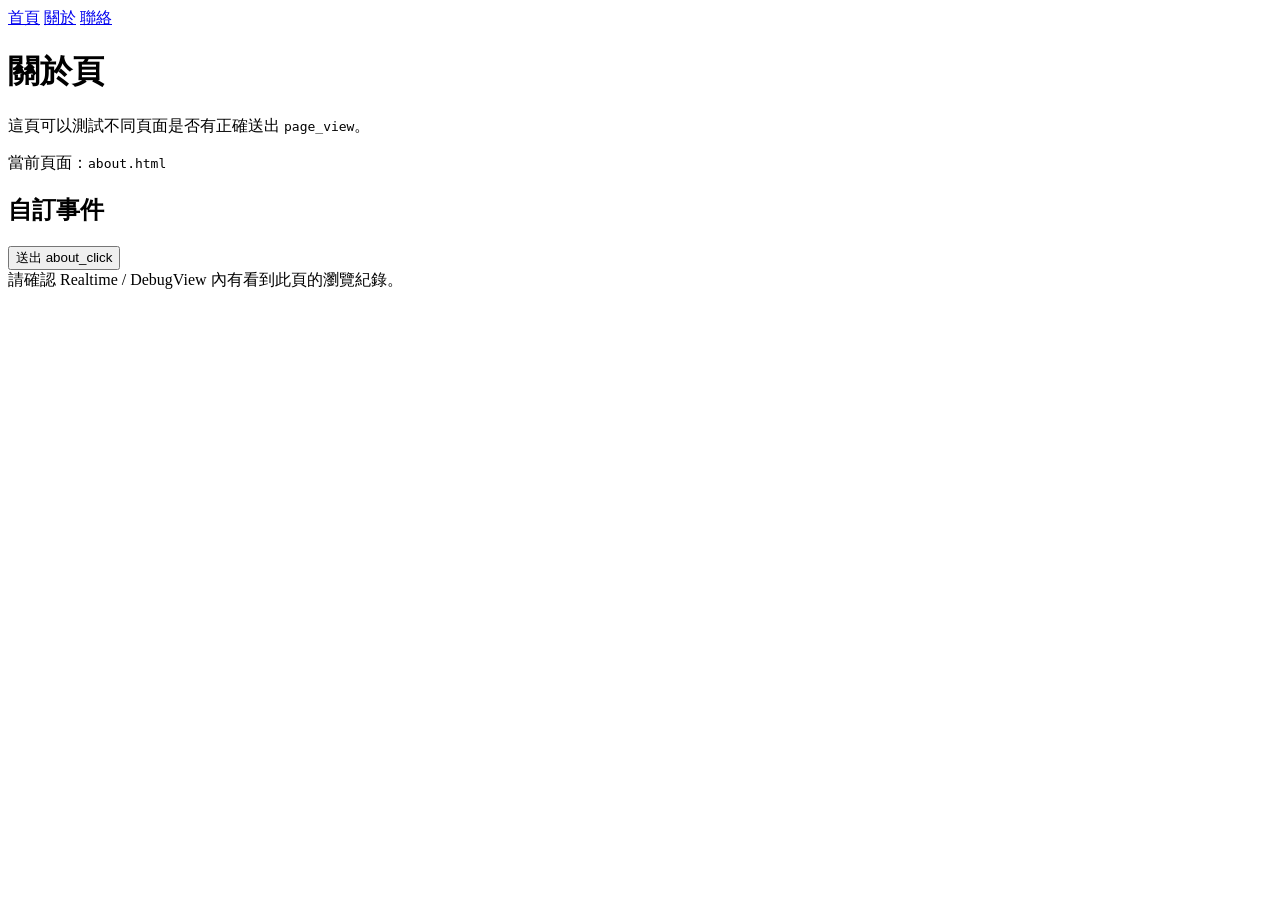
==== about.html @ 27aae680 "Add about.html for GA4 testing page" ====
<!doctype html>
<html lang="zh-Hant">
<head>
  <meta charset="UTF-8" />
  <meta name="viewport" content="width=device-width, initial-scale=1.0" />
  <title>關於｜GA4 測試站</title>

  <!-- GA4 -->
  <script async src="https://www.googletagmanager.com/gtag/js?id=G-XXXXXXXXXX"></script>
  <script>
    window.dataLayer = window.dataLayer || [];
    function gtag(){dataLayer.push(arguments);}
    gtag('js', new Date());
    gtag('config', 'G-XXXXXXXXXX', {
      debug_mode: true
    });
  </script>

  <link rel="stylesheet" href="assets/styles.css" />
</head>
<body>
  <div class="header">
    <a href="index.html">首頁</a>
    <a href="about.html">關於</a>
    <a href="contact.html">聯絡</a>
  </div>

  <div class="container">
    <div class="card">
      <h1>關於頁</h1>
      <p>這頁可以測試不同頁面是否有正確送出 <code>page_view</code>。</p>
      <p class="small">當前頁面：<code>about.html</code></p>
    </div>

    <div class="card">
      <h2>自訂事件</h2>
      <button class="btn amber" onclick="trackEvent('about_click', {section: 'about_page'})">送出 about_click</button>
    </div>

    <div class="footer">
      請確認 Realtime / DebugView 內有看到此頁的瀏覽紀錄。
    </div>
  </div>

  <script>
    function trackEvent(eventName, params) {
      gtag('event', eventName, params);
      console.log(eventName, params);
    }
  </script>
</body>
</html>
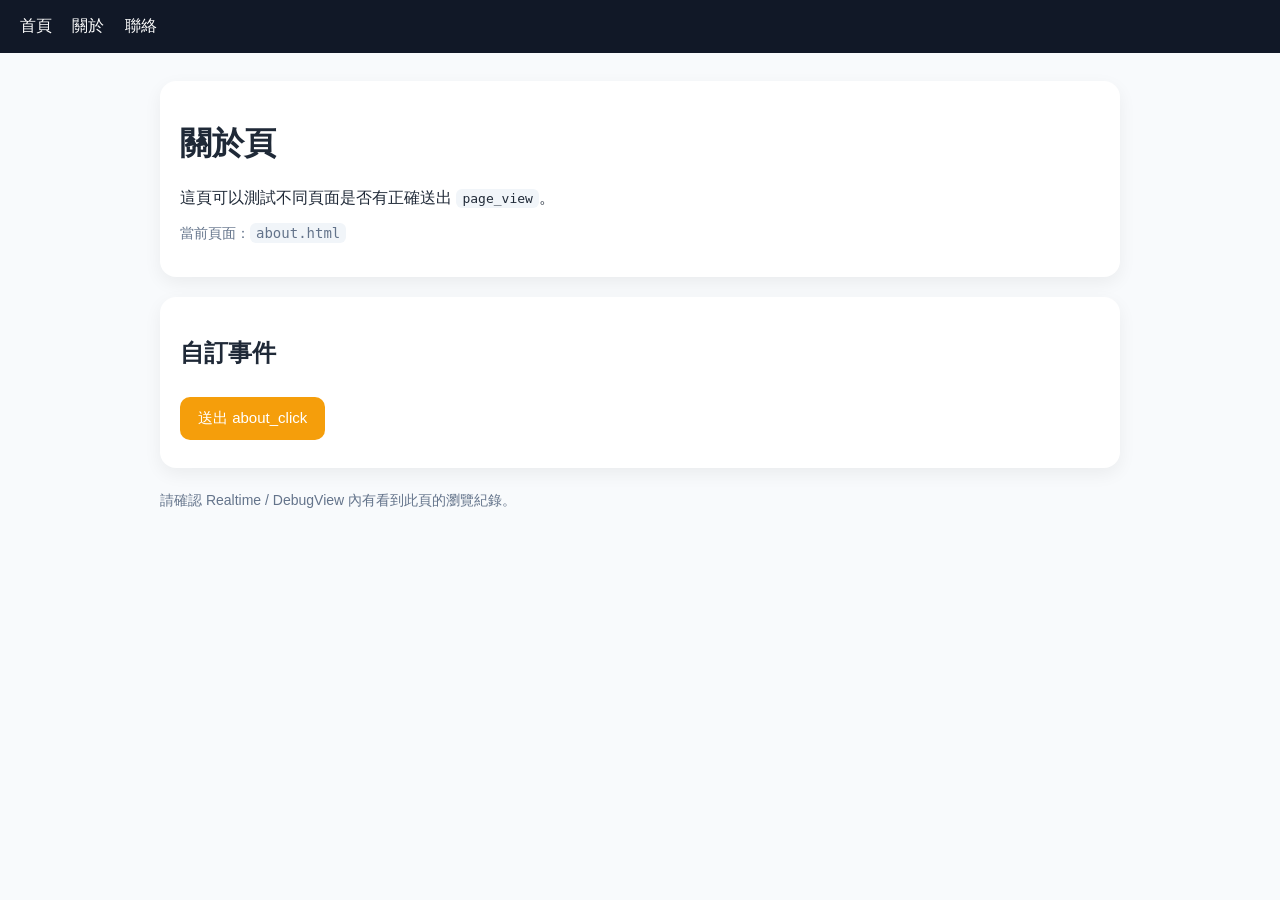
==== commit ceccee12: "Update stylesheet link in about.html" ====
--- a/about.html
+++ b/about.html
@@ -16,7 +16,8 @@
     });
   </script>
 
-  <link rel="stylesheet" href="assets/styles.css" />
+<link rel="stylesheet" href="styles.css" />
+
 </head>
 <body>
   <div class="header">
--- a/styles.css
+++ b/styles.css
@@ -0,0 +1,83 @@
+body {
+  font-family: Arial, "Noto Sans TC", sans-serif;
+  margin: 0;
+  background: #f8fafc;
+  color: #1f2937;
+}
+
+.header {
+  background: #111827;
+  color: white;
+  padding: 16px 20px;
+}
+
+.header a {
+  color: white;
+  text-decoration: none;
+  margin-right: 16px;
+}
+
+.container {
+  max-width: 960px;
+  margin: 0 auto;
+  padding: 28px 20px 60px;
+}
+
+.card {
+  background: white;
+  border-radius: 16px;
+  padding: 20px;
+  margin-bottom: 20px;
+  box-shadow: 0 6px 18px rgba(0, 0, 0, 0.06);
+}
+
+.btn {
+  display: inline-block;
+  border: none;
+  border-radius: 10px;
+  padding: 12px 18px;
+  margin: 8px 8px 8px 0;
+  cursor: pointer;
+  font-size: 15px;
+  color: white;
+  background: #2563eb;
+}
+
+.btn.green {
+  background: #10b981;
+}
+
+.btn.amber {
+  background: #f59e0b;
+}
+
+input, textarea {
+  width: 100%;
+  max-width: 420px;
+  padding: 10px 12px;
+  border: 1px solid #cbd5e1;
+  border-radius: 10px;
+  margin: 8px 0 12px;
+  box-sizing: border-box;
+}
+
+a {
+  color: #2563eb;
+}
+
+code {
+  background: #f1f5f9;
+  padding: 2px 6px;
+  border-radius: 6px;
+}
+
+.small {
+  color: #64748b;
+  font-size: 14px;
+}
+
+.footer {
+  margin-top: 24px;
+  font-size: 14px;
+  color: #64748b;
+}
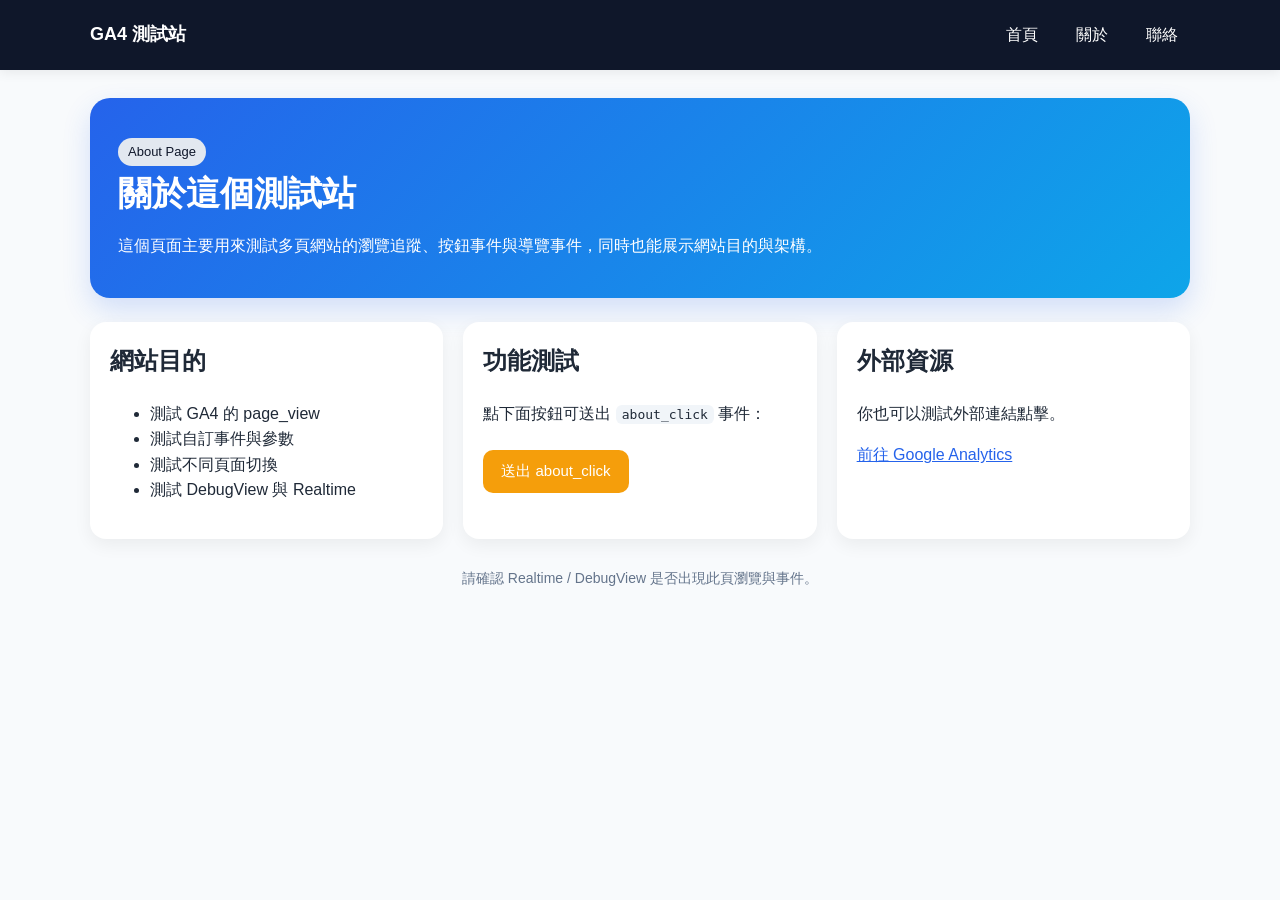
==== commit af2f012c: "Refactor about.html for improved structure and tracking" ====
--- a/about.html
+++ b/about.html
@@ -5,48 +5,79 @@
   <meta name="viewport" content="width=device-width, initial-scale=1.0" />
   <title>關於｜GA4 測試站</title>
 
-  <!-- GA4 -->
-  <script async src="https://www.googletagmanager.com/gtag/js?id=G-XXXXXXXXXX"></script>
+  <script async src="https://www.googletagmanager.com/gtag/js?id=G-BHKWRS35Y7"></script>
   <script>
     window.dataLayer = window.dataLayer || [];
     function gtag(){dataLayer.push(arguments);}
     gtag('js', new Date());
-    gtag('config', 'G-XXXXXXXXXX', {
-      debug_mode: true
-    });
+    gtag('config', 'G-BHKWRS35Y7', { debug_mode: true });
   </script>
 
-<link rel="stylesheet" href="styles.css" />
-
+  <link rel="stylesheet" href="styles.css" />
 </head>
 <body>
-  <div class="header">
-    <a href="index.html">首頁</a>
-    <a href="about.html">關於</a>
-    <a href="contact.html">聯絡</a>
-  </div>
+  <header class="header">
+    <div class="header-inner">
+      <a class="brand" href="index.html" onclick="trackNav('index')">GA4 測試站</a>
+      <nav class="nav">
+        <a href="index.html" onclick="trackNav('index')">首頁</a>
+        <a href="about.html" onclick="trackNav('about')">關於</a>
+        <a href="contact.html" onclick="trackNav('contact')">聯絡</a>
+      </nav>
+    </div>
+  </header>
 
-  <div class="container">
-    <div class="card">
-      <h1>關於頁</h1>
-      <p>這頁可以測試不同頁面是否有正確送出 <code>page_view</code>。</p>
-      <p class="small">當前頁面：<code>about.html</code></p>
-    </div>
+  <main class="container">
+    <section class="hero">
+      <span class="badge">About Page</span>
+      <h1>關於這個測試站</h1>
+      <p>這個頁面主要用來測試多頁網站的瀏覽追蹤、按鈕事件與導覽事件，同時也能展示網站目的與架構。</p>
+    </section>
 
-    <div class="card">
-      <h2>自訂事件</h2>
-      <button class="btn amber" onclick="trackEvent('about_click', {section: 'about_page'})">送出 about_click</button>
-    </div>
+    <section class="grid">
+      <div class="card">
+        <h2>網站目的</h2>
+        <ul>
+          <li>測試 GA4 的 page_view</li>
+          <li>測試自訂事件與參數</li>
+          <li>測試不同頁面切換</li>
+          <li>測試 DebugView 與 Realtime</li>
+        </ul>
+      </div>
+
+      <div class="card">
+        <h2>功能測試</h2>
+        <p>點下面按鈕可送出 <code>about_click</code> 事件：</p>
+        <button class="btn amber" onclick="trackEvent('about_click', {section: 'about_page'})">送出 about_click</button>
+      </div>
+
+      <div class="card">
+        <h2>外部資源</h2>
+        <p>你也可以測試外部連結點擊。</p>
+        <a href="https://analytics.google.com/" target="_blank" rel="noopener"
+           onclick="trackOutbound('https://analytics.google.com/', 'GA4 Console')">前往 Google Analytics</a>
+      </div>
+    </section>
 
     <div class="footer">
-      請確認 Realtime / DebugView 內有看到此頁的瀏覽紀錄。
+      <p>請確認 Realtime / DebugView 是否出現此頁瀏覽與事件。</p>
     </div>
-  </div>
+  </main>
 
   <script>
     function trackEvent(eventName, params) {
-      gtag('event', eventName, params);
-      console.log(eventName, params);
+      if (typeof gtag === 'function') {
+        gtag('event', eventName, params);
+        console.log('已送出事件：', eventName, params);
+      }
+    }
+
+    function trackNav(linkName) {
+      trackEvent('nav_click', { link_name: linkName });
+    }
+
+    function trackOutbound(url, text) {
+      trackEvent('outbound_click', { link_url: url, link_text: text });
     }
   </script>
 </body>
--- a/styles.css
+++ b/styles.css
@@ -3,32 +3,94 @@
   margin: 0;
   background: #f8fafc;
   color: #1f2937;
+  line-height: 1.6;
 }
 
 .header {
-  background: #111827;
+  background: #0f172a;
   color: white;
-  padding: 16px 20px;
+  padding: 14px 20px;
+  position: sticky;
+  top: 0;
+  z-index: 10;
+  box-shadow: 0 2px 12px rgba(0,0,0,0.08);
 }
 
-.header a {
+.header-inner {
+  max-width: 1100px;
+  margin: 0 auto;
+  display: flex;
+  align-items: center;
+  justify-content: space-between;
+  gap: 16px;
+}
+
+.brand {
+  font-weight: 700;
+  font-size: 18px;
   color: white;
   text-decoration: none;
-  margin-right: 16px;
+}
+
+.nav {
+  display: flex;
+  gap: 14px;
+  flex-wrap: wrap;
+}
+
+.nav a {
+  color: white;
+  text-decoration: none;
+  padding: 8px 12px;
+  border-radius: 10px;
+  transition: background 0.2s ease;
+}
+
+.nav a:hover {
+  background: rgba(255,255,255,0.12);
 }
 
 .container {
-  max-width: 960px;
+  max-width: 1100px;
   margin: 0 auto;
   padding: 28px 20px 60px;
+}
+
+.hero {
+  background: linear-gradient(135deg, #2563eb, #0ea5e9);
+  color: white;
+  padding: 40px 28px;
+  border-radius: 20px;
+  margin-bottom: 24px;
+  box-shadow: 0 12px 28px rgba(37, 99, 235, 0.18);
+}
+
+.hero h1 {
+  margin-top: 0;
+  margin-bottom: 12px;
+  font-size: 34px;
+}
+
+.hero p {
+  margin: 0;
+  max-width: 760px;
+}
+
+.grid {
+  display: grid;
+  grid-template-columns: repeat(auto-fit, minmax(260px, 1fr));
+  gap: 20px;
 }
 
 .card {
   background: white;
   border-radius: 16px;
   padding: 20px;
-  margin-bottom: 20px;
   box-shadow: 0 6px 18px rgba(0, 0, 0, 0.06);
+}
+
+.card h2 {
+  margin-top: 0;
 }
 
 .btn {
@@ -41,6 +103,13 @@
   font-size: 15px;
   color: white;
   background: #2563eb;
+  text-decoration: none;
+  transition: transform 0.15s ease, opacity 0.15s ease;
+}
+
+.btn:hover {
+  transform: translateY(-1px);
+  opacity: 0.95;
 }
 
 .btn.green {
@@ -51,14 +120,26 @@
   background: #f59e0b;
 }
 
-input, textarea {
+.btn.dark {
+  background: #334155;
+}
+
+input, textarea, select {
   width: 100%;
-  max-width: 420px;
-  padding: 10px 12px;
+  max-width: 520px;
+  padding: 11px 12px;
   border: 1px solid #cbd5e1;
   border-radius: 10px;
   margin: 8px 0 12px;
   box-sizing: border-box;
+  font: inherit;
+  background: white;
+}
+
+label {
+  display: block;
+  font-weight: 600;
+  margin-top: 10px;
 }
 
 a {
@@ -77,7 +158,20 @@
 }
 
 .footer {
-  margin-top: 24px;
+  margin-top: 28px;
   font-size: 14px;
   color: #64748b;
+  text-align: center;
 }
+
+.badge {
+  display: inline-block;
+  background: #e2e8f0;
+  color: #0f172a;
+  padding: 4px 10px;
+  border-radius: 999px;
+  font-size: 13px;
+  margin-right: 8px;
+}
+
+
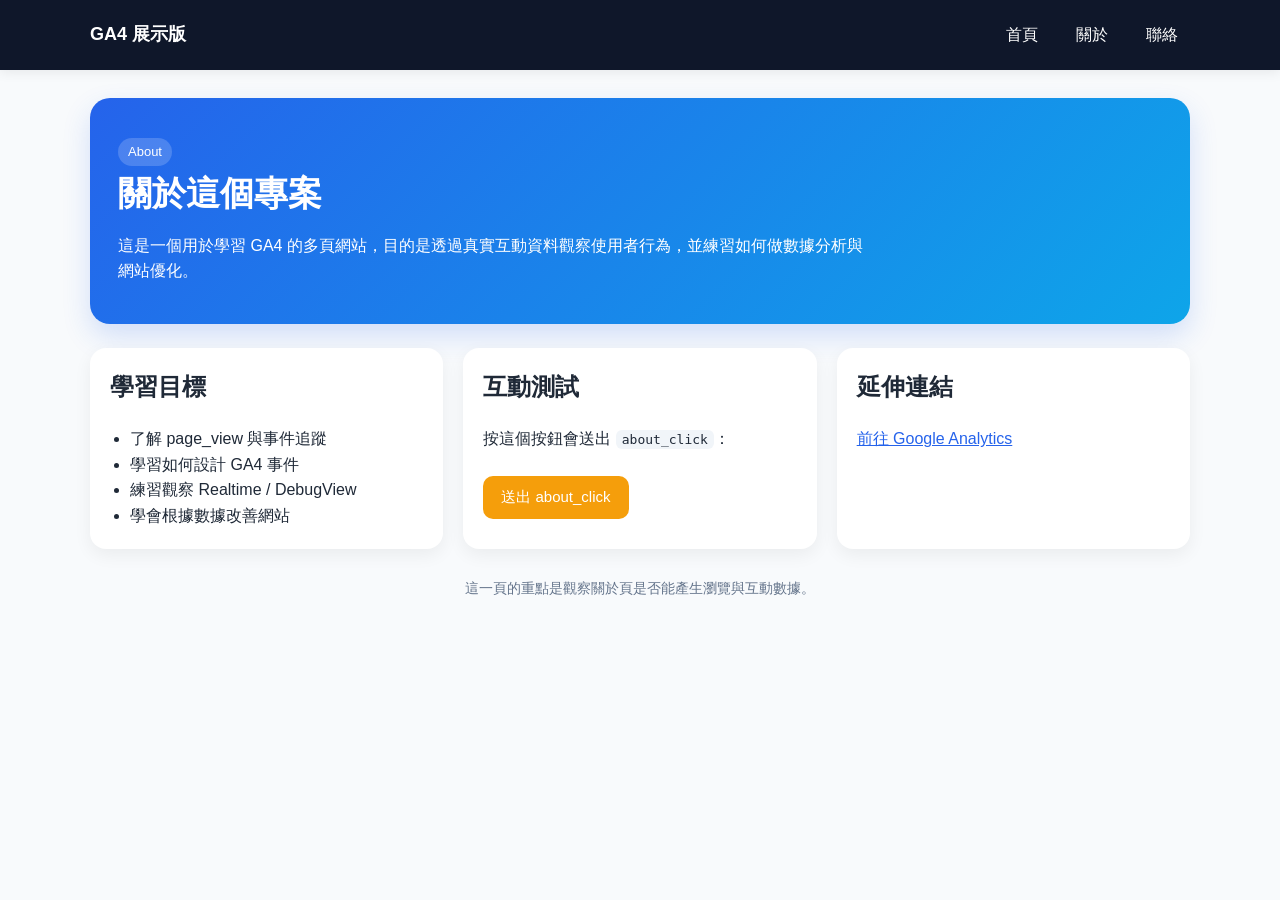
==== commit d764b454: "Update about.html" ====
--- a/about.html
+++ b/about.html
@@ -3,7 +3,7 @@
 <head>
   <meta charset="UTF-8" />
   <meta name="viewport" content="width=device-width, initial-scale=1.0" />
-  <title>關於｜GA4 測試站</title>
+  <title>關於｜GA4 展示版</title>
 
   <script async src="https://www.googletagmanager.com/gtag/js?id=G-BHKWRS35Y7"></script>
   <script>
@@ -18,7 +18,7 @@
 <body>
   <header class="header">
     <div class="header-inner">
-      <a class="brand" href="index.html" onclick="trackNav('index')">GA4 測試站</a>
+      <a class="brand" href="index.html" onclick="trackNav('index')">GA4 展示版</a>
       <nav class="nav">
         <a href="index.html" onclick="trackNav('index')">首頁</a>
         <a href="about.html" onclick="trackNav('about')">關於</a>
@@ -29,47 +29,44 @@
 
   <main class="container">
     <section class="hero">
-      <span class="badge">About Page</span>
-      <h1>關於這個測試站</h1>
-      <p>這個頁面主要用來測試多頁網站的瀏覽追蹤、按鈕事件與導覽事件，同時也能展示網站目的與架構。</p>
+      <span class="badge">About</span>
+      <h1>關於這個專案</h1>
+      <p>這是一個用於學習 GA4 的多頁網站，目的是透過真實互動資料觀察使用者行為，並練習如何做數據分析與網站優化。</p>
     </section>
 
     <section class="grid">
       <div class="card">
-        <h2>網站目的</h2>
-        <ul>
-          <li>測試 GA4 的 page_view</li>
-          <li>測試自訂事件與參數</li>
-          <li>測試不同頁面切換</li>
-          <li>測試 DebugView 與 Realtime</li>
+        <h2>學習目標</h2>
+        <ul class="list-clean">
+          <li>了解 page_view 與事件追蹤</li>
+          <li>學習如何設計 GA4 事件</li>
+          <li>練習觀察 Realtime / DebugView</li>
+          <li>學會根據數據改善網站</li>
         </ul>
       </div>
 
       <div class="card">
-        <h2>功能測試</h2>
-        <p>點下面按鈕可送出 <code>about_click</code> 事件：</p>
+        <h2>互動測試</h2>
+        <p>按這個按鈕會送出 <code>about_click</code>：</p>
         <button class="btn amber" onclick="trackEvent('about_click', {section: 'about_page'})">送出 about_click</button>
       </div>
 
       <div class="card">
-        <h2>外部資源</h2>
-        <p>你也可以測試外部連結點擊。</p>
+        <h2>延伸連結</h2>
         <a href="https://analytics.google.com/" target="_blank" rel="noopener"
-           onclick="trackOutbound('https://analytics.google.com/', 'GA4 Console')">前往 Google Analytics</a>
+           onclick="trackOutbound('https://analytics.google.com/', 'Google Analytics')">前往 Google Analytics</a>
       </div>
     </section>
 
     <div class="footer">
-      <p>請確認 Realtime / DebugView 是否出現此頁瀏覽與事件。</p>
+      <p>這一頁的重點是觀察關於頁是否能產生瀏覽與互動數據。</p>
     </div>
   </main>
 
   <script>
     function trackEvent(eventName, params) {
-      if (typeof gtag === 'function') {
-        gtag('event', eventName, params);
-        console.log('已送出事件：', eventName, params);
-      }
+      if (typeof gtag === 'function') gtag('event', eventName, params);
+      console.log(eventName, params);
     }
 
     function trackNav(linkName) {
@@ -83,5 +80,7 @@
 </body>
 </html>
 
+</html>
 
 
+
--- a/styles.css
+++ b/styles.css
@@ -124,6 +124,11 @@
   background: #334155;
 }
 
+.section-title {
+  margin: 32px 0 16px;
+  font-size: 22px;
+}
+
 input, textarea, select {
   width: 100%;
   max-width: 520px;
@@ -166,12 +171,29 @@
 
 .badge {
   display: inline-block;
-  background: #e2e8f0;
-  color: #0f172a;
+  background: rgba(255,255,255,0.18);
+  color: white;
   padding: 4px 10px;
   border-radius: 999px;
   font-size: 13px;
   margin-right: 8px;
 }
 
+.stat-box {
+  text-align: center;
+  padding: 18px;
+}
 
+.stat-box strong {
+  display: block;
+  font-size: 30px;
+  color: #2563eb;
+}
+
+.list-clean {
+  margin: 0;
+  padding-left: 20px;
+}
+
+
+
